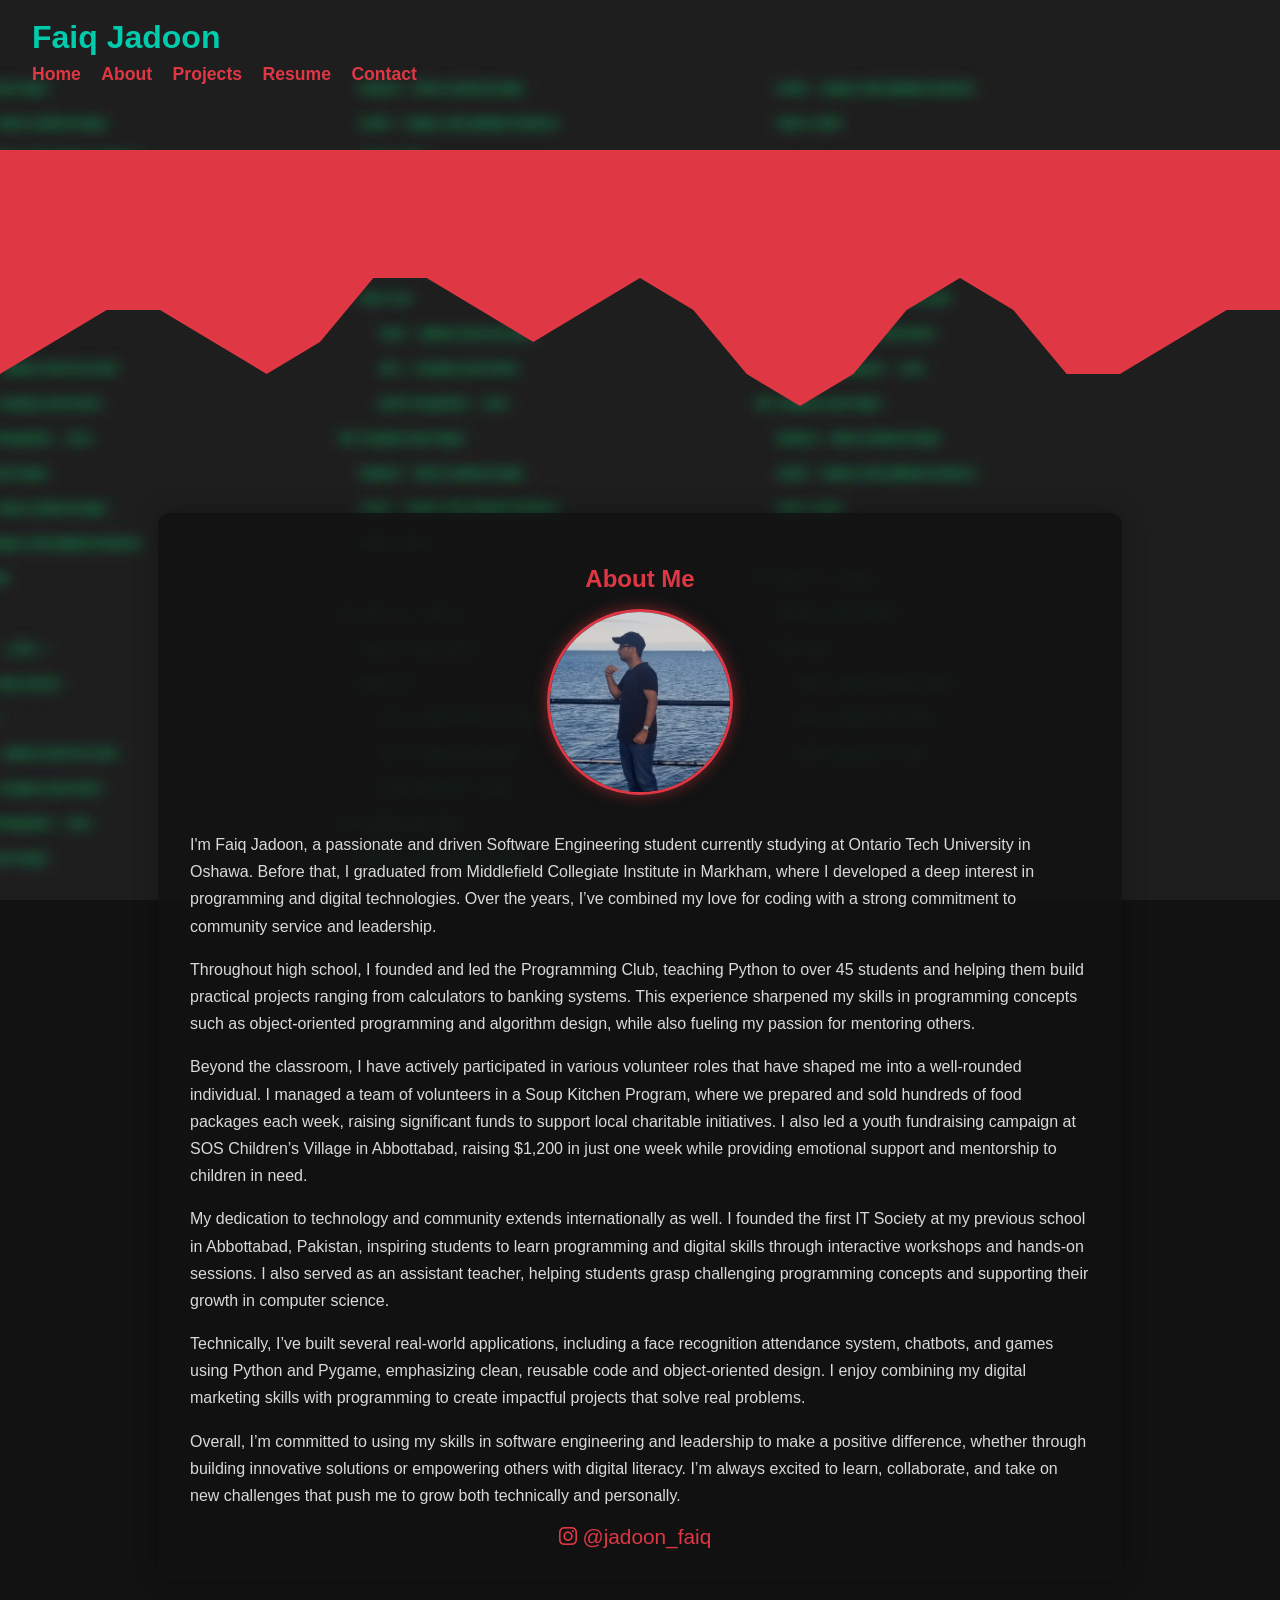
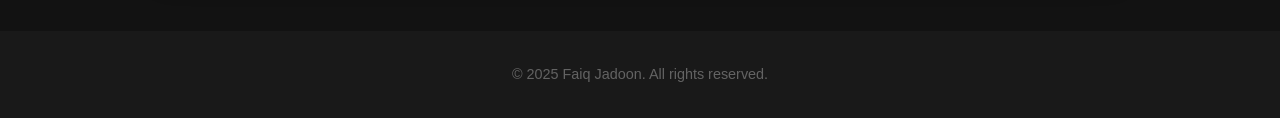
==== about.html @ e1c43348 "Add files via upload" ====
<!DOCTYPE html>
<html lang="en">
<head>
  <meta charset="UTF-8" />
  <meta name="viewport" content="width=device-width, initial-scale=1" />
  <title>About | Faiq Jadoon</title>
  <link rel="stylesheet" href="https://cdnjs.cloudflare.com/ajax/libs/font-awesome/6.4.0/css/all.min.css" />
  <style>
    body {
      margin: 0;
      padding: 0;
      font-family: Arial, sans-serif;
      color: #e0e0e0;
      background-image: url('blurred-code.jpg');
      background-size: cover;
      background-position: center;
      background-attachment: fixed;
      background-repeat: no-repeat;
      background-color: #121212;
      filter: brightness(0.97);
      position: relative;
      min-height: 100vh;
    }

    .hero-bg {
      position: absolute;
      top: 150px;
      left: 0;
      width: 100%;
      height: 320px;
      overflow: hidden;
      z-index: -1;
    }

    .hero-bg svg {
      display: block;
      width: 100%;
      height: 100%;
    }

    .hero-bg path {
      fill: #e63946 !important;
      fill-opacity: 1 !important;
    }

    header {
      background-color: transparent;
      padding: 1.2rem 2rem 0.5rem 2rem;
      position: relative;
      z-index: 10;
      display: flex;
      flex-direction: column;
    }

    header h1 {
      margin: 0;
      color: #00d1b2; /* Name in blue */
    }

    nav {
      margin-top: 0.5rem;
    }

    nav a {
      color: #e63946; /* Nav links in red */
      text-decoration: none;
      margin-right: 1rem;
      font-weight: bold;
      font-size: 1.1rem;
    }

    nav a:hover {
      text-decoration: underline;
      color: #b02630; /* Darker red on hover */
    }

    .main-content {
      max-width: 900px;
      margin: 420px auto 50px;
      background-color: rgba(18, 18, 18, 0.85);
      backdrop-filter: blur(5px);
      border-radius: 12px;
      padding: 2rem;
      box-shadow: 0 0 25px rgba(0, 0, 0, 0.3);
    }

    h2 {
      color: #e63946; /* Heading in red for style */
      margin-bottom: 1rem;
      text-align: center;
    }

    p {
      line-height: 1.7;
      margin-bottom: 1rem;
    }

    .photo-container {
      text-align: center;
      margin-bottom: 2rem;
    }

    .photo-container img {
      width: 180px;
      height: 180px;
      object-fit: cover;
      border-radius: 50%;
      border: 3px solid #e63946; /* Red border */
      box-shadow: 0 0 15px rgba(230, 57, 70, 0.5); /* Red shadow */
      display: inline-block;
    }

    .social {
      margin-top: 1rem;
      text-align: center;
    }

    .social a {
      color: #e63946; /* Social link in red */
      margin-right: 10px;
      font-size: 1.3rem;
      text-decoration: none;
    }

    .social a:hover {
      color: #b02630;
    }

    footer {
      text-align: center;
      padding: 1rem;
      background-color: #1a1a1a;
      color: #666;
      font-size: 0.9rem;
      position: relative;
      z-index: 10;
    }

    a.button-primary {
      background-color: #e63946;
      color: #121212;
      padding: 0.8rem 1.6rem;
      border-radius: 8px;
      text-decoration: none;
      font-weight: bold;
      display: inline-block;
      margin-top: 1.5rem;
      transition: background-color 0.3s ease;
    }

    a.button-primary:hover {
      background-color: #b02630;
    }
  </style>
</head>
<body>

  <!-- Header -->
  <header>
    <h1>Faiq Jadoon</h1>
    <nav>
      <a href="index.html">Home</a>
      <a href="about.html">About</a>
      <a href="projects.html">Projects</a>
      <a href="resume.html">Resume</a>
      <a href="contact.html">Contact</a>
    </nav>
  </header>

  <!-- Wave background -->
  <div class="hero-bg">
    <svg viewBox="0 0 1440 320" preserveAspectRatio="none">
      <path
        d="M0,224L60,192L120,160L180,160L240,192L300,224L360,192L420,128L480,128L540,160L600,192L660,160L720,128L780,160L840,224L900,256L960,224L1020,160L1080,128L1140,160L1200,224L1260,224L1320,192L1380,160L1440,160L1440,0L0,0Z">
      </path>
    </svg>
  </div>

  <!-- About Section -->
  <main class="main-content">
    <h2>About Me</h2>

    <div class="photo-container">
      <img src="my-photo.jpg" alt="Faiq Jadoon" />
    </div>

    <p>
      I'm Faiq Jadoon, a passionate and driven Software Engineering student currently studying at Ontario Tech University in Oshawa. Before that, I graduated from Middlefield Collegiate Institute in Markham, where I developed a deep interest in programming and digital technologies. Over the years, I’ve combined my love for coding with a strong commitment to community service and leadership.
    </p>
    <p>
      Throughout high school, I founded and led the Programming Club, teaching Python to over 45 students and helping them build practical projects ranging from calculators to banking systems. This experience sharpened my skills in programming concepts such as object-oriented programming and algorithm design, while also fueling my passion for mentoring others.
    </p>
    <p>
      Beyond the classroom, I have actively participated in various volunteer roles that have shaped me into a well-rounded individual. I managed a team of volunteers in a Soup Kitchen Program, where we prepared and sold hundreds of food packages each week, raising significant funds to support local charitable initiatives. I also led a youth fundraising campaign at SOS Children’s Village in Abbottabad, raising $1,200 in just one week while providing emotional support and mentorship to children in need.
    </p>
    <p>
      My dedication to technology and community extends internationally as well. I founded the first IT Society at my previous school in Abbottabad, Pakistan, inspiring students to learn programming and digital skills through interactive workshops and hands-on sessions. I also served as an assistant teacher, helping students grasp challenging programming concepts and supporting their growth in computer science.
    </p>
    <p>
      Technically, I’ve built several real-world applications, including a face recognition attendance system, chatbots, and games using Python and Pygame, emphasizing clean, reusable code and object-oriented design. I enjoy combining my digital marketing skills with programming to create impactful projects that solve real problems.
    </p>
    <p>
      Overall, I’m committed to using my skills in software engineering and leadership to make a positive difference, whether through building innovative solutions or empowering others with digital literacy. I’m always excited to learn, collaborate, and take on new challenges that push me to grow both technically and personally.
    </p>

    <div class="social">
      <a href="https://instagram.com/jadoon_faiq" target="_blank"><i class="fab fa-instagram"></i> @jadoon_faiq</a>
    </div>
  </main>

  <!-- Footer -->
  <footer>
    <p>© 2025 Faiq Jadoon. All rights reserved.</p>
  </footer>

</body>
</html>
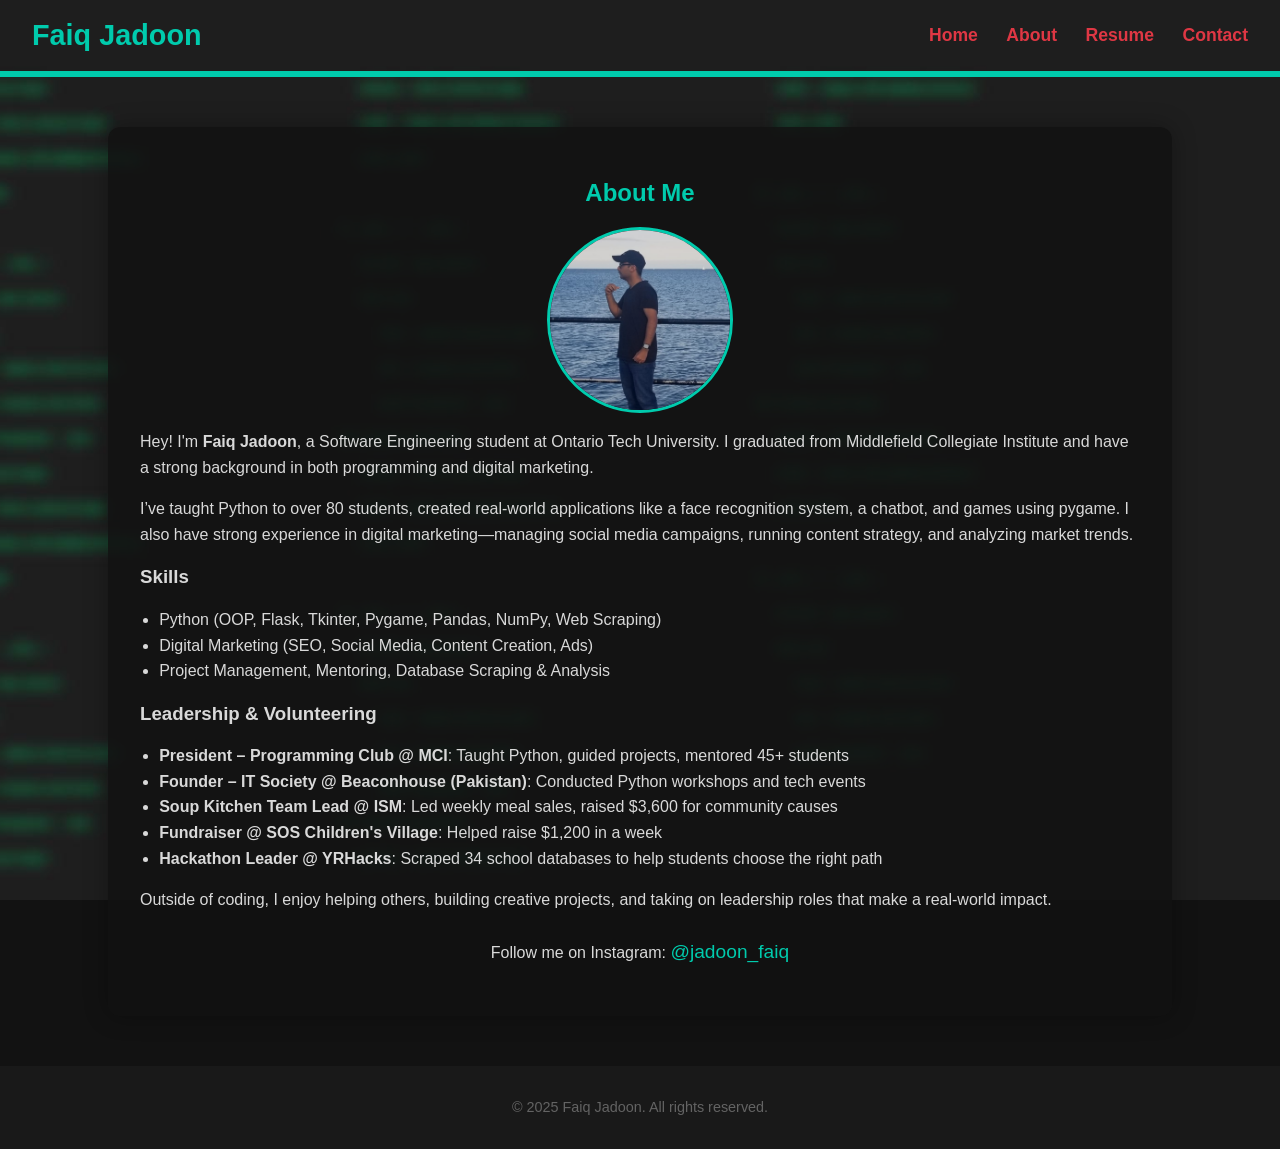
==== commit 26d9c02f: "Add files via upload" ====
--- a/about.html
+++ b/about.html
@@ -10,73 +10,56 @@
       margin: 0;
       padding: 0;
       font-family: Arial, sans-serif;
-      color: #e0e0e0;
       background-image: url('blurred-code.jpg');
       background-size: cover;
       background-position: center;
       background-attachment: fixed;
       background-repeat: no-repeat;
       background-color: #121212;
+      color: #e0e0e0;
       filter: brightness(0.97);
-      position: relative;
       min-height: 100vh;
-    }
-
-    .hero-bg {
-      position: absolute;
-      top: 150px;
-      left: 0;
-      width: 100%;
-      height: 320px;
-      overflow: hidden;
-      z-index: -1;
-    }
-
-    .hero-bg svg {
-      display: block;
-      width: 100%;
-      height: 100%;
-    }
-
-    .hero-bg path {
-      fill: #e63946 !important;
-      fill-opacity: 1 !important;
     }
 
     header {
       background-color: transparent;
-      padding: 1.2rem 2rem 0.5rem 2rem;
+      padding: 1.2rem 2rem;
+      display: flex;
+      align-items: center;
+      justify-content: space-between;
       position: relative;
       z-index: 10;
-      display: flex;
-      flex-direction: column;
     }
 
     header h1 {
       margin: 0;
-      color: #00d1b2; /* Name in blue */
-    }
-
-    nav {
-      margin-top: 0.5rem;
+      color: #00d1b2;
+      font-size: 1.8rem;
     }
 
     nav a {
-      color: #e63946; /* Nav links in red */
+      color: #e63946;
       text-decoration: none;
-      margin-right: 1rem;
+      margin-left: 1.5rem;
       font-weight: bold;
       font-size: 1.1rem;
     }
 
     nav a:hover {
       text-decoration: underline;
-      color: #b02630; /* Darker red on hover */
+    }
+
+    hr.nav-divider {
+      border: none;
+      height: 6px;
+      background-color: #00d1b2;
+      margin: 0;
+      width: 100%;
     }
 
     .main-content {
-      max-width: 900px;
-      margin: 420px auto 50px;
+      max-width: 1000px;
+      margin: 50px auto;
       background-color: rgba(18, 18, 18, 0.85);
       backdrop-filter: blur(5px);
       border-radius: 12px;
@@ -85,45 +68,37 @@
     }
 
     h2 {
-      color: #e63946; /* Heading in red for style */
-      margin-bottom: 1rem;
+      color: #00d1b2;
       text-align: center;
     }
 
-    p {
-      line-height: 1.7;
-      margin-bottom: 1rem;
+    .profile-pic {
+      width: 180px;
+      height: 180px;
+      border-radius: 50%;
+      object-fit: cover;
+      display: block;
+      margin: 1rem auto;
+      border: 3px solid #00d1b2;
     }
 
-    .photo-container {
-      text-align: center;
-      margin-bottom: 2rem;
+    p, ul {
+      line-height: 1.6;
     }
 
-    .photo-container img {
-      width: 180px;
-      height: 180px;
-      object-fit: cover;
-      border-radius: 50%;
-      border: 3px solid #e63946; /* Red border */
-      box-shadow: 0 0 15px rgba(230, 57, 70, 0.5); /* Red shadow */
-      display: inline-block;
+    ul {
+      padding-left: 1.2rem;
     }
 
     .social {
-      margin-top: 1rem;
       text-align: center;
+      margin-top: 1.5rem;
     }
 
     .social a {
-      color: #e63946; /* Social link in red */
-      margin-right: 10px;
-      font-size: 1.3rem;
+      color: #00d1b2;
       text-decoration: none;
-    }
-
-    .social a:hover {
-      color: #b02630;
+      font-size: 1.2rem;
     }
 
     footer {
@@ -132,86 +107,58 @@
       background-color: #1a1a1a;
       color: #666;
       font-size: 0.9rem;
-      position: relative;
-      z-index: 10;
-    }
-
-    a.button-primary {
-      background-color: #e63946;
-      color: #121212;
-      padding: 0.8rem 1.6rem;
-      border-radius: 8px;
-      text-decoration: none;
-      font-weight: bold;
-      display: inline-block;
-      margin-top: 1.5rem;
-      transition: background-color 0.3s ease;
-    }
-
-    a.button-primary:hover {
-      background-color: #b02630;
+      margin-top: 50px;
     }
   </style>
 </head>
 <body>
-
-  <!-- Header -->
   <header>
     <h1>Faiq Jadoon</h1>
     <nav>
       <a href="index.html">Home</a>
       <a href="about.html">About</a>
-      <a href="projects.html">Projects</a>
+      <!-- <a href="projects.html">Projects</a> -->
       <a href="resume.html">Resume</a>
       <a href="contact.html">Contact</a>
     </nav>
   </header>
+  <hr class="nav-divider" />
 
-  <!-- Wave background -->
-  <div class="hero-bg">
-    <svg viewBox="0 0 1440 320" preserveAspectRatio="none">
-      <path
-        d="M0,224L60,192L120,160L180,160L240,192L300,224L360,192L420,128L480,128L540,160L600,192L660,160L720,128L780,160L840,224L900,256L960,224L1020,160L1080,128L1140,160L1200,224L1260,224L1320,192L1380,160L1440,160L1440,0L0,0Z">
-      </path>
-    </svg>
-  </div>
-
-  <!-- About Section -->
   <main class="main-content">
     <h2>About Me</h2>
+    <img src="my-photo.jpg" alt="Faiq Jadoon" class="profile-pic" />
 
-    <div class="photo-container">
-      <img src="my-photo.jpg" alt="Faiq Jadoon" />
-    </div>
+    <p>Hey! I'm <strong>Faiq Jadoon</strong>, a Software Engineering student at Ontario Tech University. I graduated from Middlefield Collegiate Institute and have a strong background in both programming and digital marketing.</p>
 
-    <p>
-      I'm Faiq Jadoon, a passionate and driven Software Engineering student currently studying at Ontario Tech University in Oshawa. Before that, I graduated from Middlefield Collegiate Institute in Markham, where I developed a deep interest in programming and digital technologies. Over the years, I’ve combined my love for coding with a strong commitment to community service and leadership.
-    </p>
-    <p>
-      Throughout high school, I founded and led the Programming Club, teaching Python to over 45 students and helping them build practical projects ranging from calculators to banking systems. This experience sharpened my skills in programming concepts such as object-oriented programming and algorithm design, while also fueling my passion for mentoring others.
-    </p>
-    <p>
-      Beyond the classroom, I have actively participated in various volunteer roles that have shaped me into a well-rounded individual. I managed a team of volunteers in a Soup Kitchen Program, where we prepared and sold hundreds of food packages each week, raising significant funds to support local charitable initiatives. I also led a youth fundraising campaign at SOS Children’s Village in Abbottabad, raising $1,200 in just one week while providing emotional support and mentorship to children in need.
-    </p>
-    <p>
-      My dedication to technology and community extends internationally as well. I founded the first IT Society at my previous school in Abbottabad, Pakistan, inspiring students to learn programming and digital skills through interactive workshops and hands-on sessions. I also served as an assistant teacher, helping students grasp challenging programming concepts and supporting their growth in computer science.
-    </p>
-    <p>
-      Technically, I’ve built several real-world applications, including a face recognition attendance system, chatbots, and games using Python and Pygame, emphasizing clean, reusable code and object-oriented design. I enjoy combining my digital marketing skills with programming to create impactful projects that solve real problems.
-    </p>
-    <p>
-      Overall, I’m committed to using my skills in software engineering and leadership to make a positive difference, whether through building innovative solutions or empowering others with digital literacy. I’m always excited to learn, collaborate, and take on new challenges that push me to grow both technically and personally.
-    </p>
+    <p>I’ve taught Python to over 80 students, created real-world applications like a face recognition system, a chatbot, and games using pygame. I also have strong experience in digital marketing—managing social media campaigns, running content strategy, and analyzing market trends.</p>
+
+    <h3>Skills</h3>
+    <ul>
+      <li>Python (OOP, Flask, Tkinter, Pygame, Pandas, NumPy, Web Scraping)</li>
+      <li>Digital Marketing (SEO, Social Media, Content Creation, Ads)</li>
+      <li>Project Management, Mentoring, Database Scraping & Analysis</li>
+    </ul>
+
+    <h3>Leadership & Volunteering</h3>
+    <ul>
+      <li><strong>President – Programming Club @ MCI</strong>: Taught Python, guided projects, mentored 45+ students</li>
+      <li><strong>Founder – IT Society @ Beaconhouse (Pakistan)</strong>: Conducted Python workshops and tech events</li>
+      <li><strong>Soup Kitchen Team Lead @ ISM</strong>: Led weekly meal sales, raised $3,600 for community causes</li>
+      <li><strong>Fundraiser @ SOS Children's Village</strong>: Helped raise $1,200 in a week</li>
+      <li><strong>Hackathon Leader @ YRHacks</strong>: Scraped 34 school databases to help students choose the right path</li>
+    </ul>
+
+    <p>Outside of coding, I enjoy helping others, building creative projects, and taking on leadership roles that make a real-world impact.</p>
 
     <div class="social">
-      <a href="https://instagram.com/jadoon_faiq" target="_blank"><i class="fab fa-instagram"></i> @jadoon_faiq</a>
+      <p>Follow me on Instagram:  
+        <a href="https://instagram.com/jadoon_faiq" target="_blank">@jadoon_faiq</a>
+      </p>
     </div>
   </main>
 
-  <!-- Footer -->
   <footer>
     <p>© 2025 Faiq Jadoon. All rights reserved.</p>
   </footer>
-
 </body>
 </html>
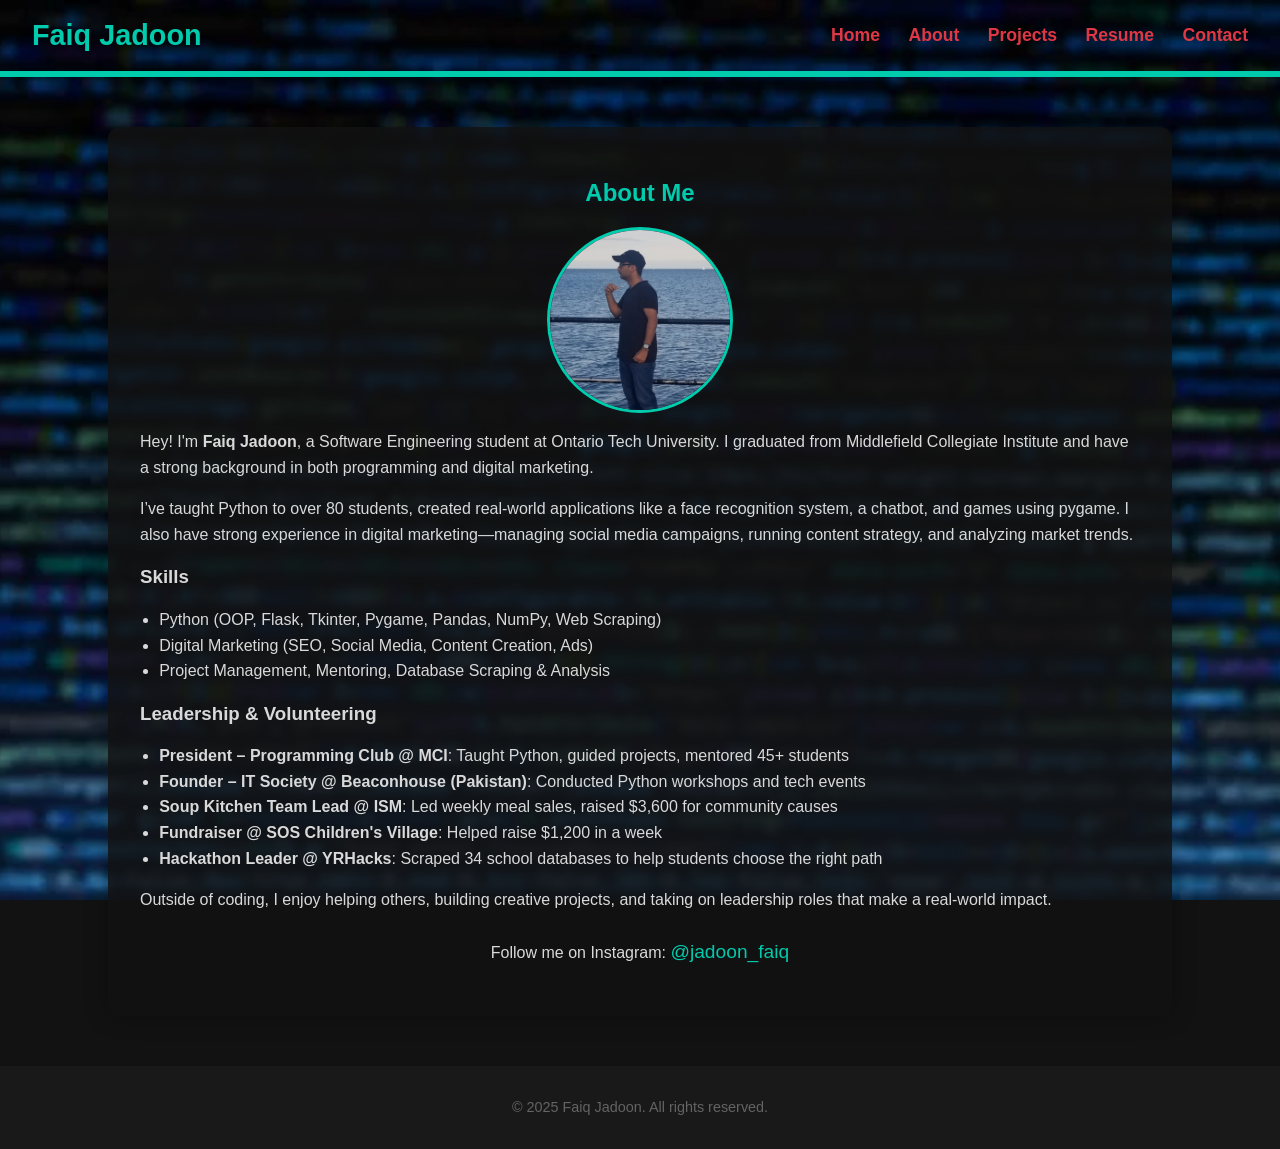
==== commit 6d1c5b74: "Add files via upload" ====
--- a/about.html
+++ b/about.html
@@ -1,3 +1,4 @@
+
 <!DOCTYPE html>
 <html lang="en">
 <head>
@@ -117,7 +118,7 @@
     <nav>
       <a href="index.html">Home</a>
       <a href="about.html">About</a>
-      <!-- <a href="projects.html">Projects</a> -->
+      <a href="projects.html">Projects</a>
       <a href="resume.html">Resume</a>
       <a href="contact.html">Contact</a>
     </nav>
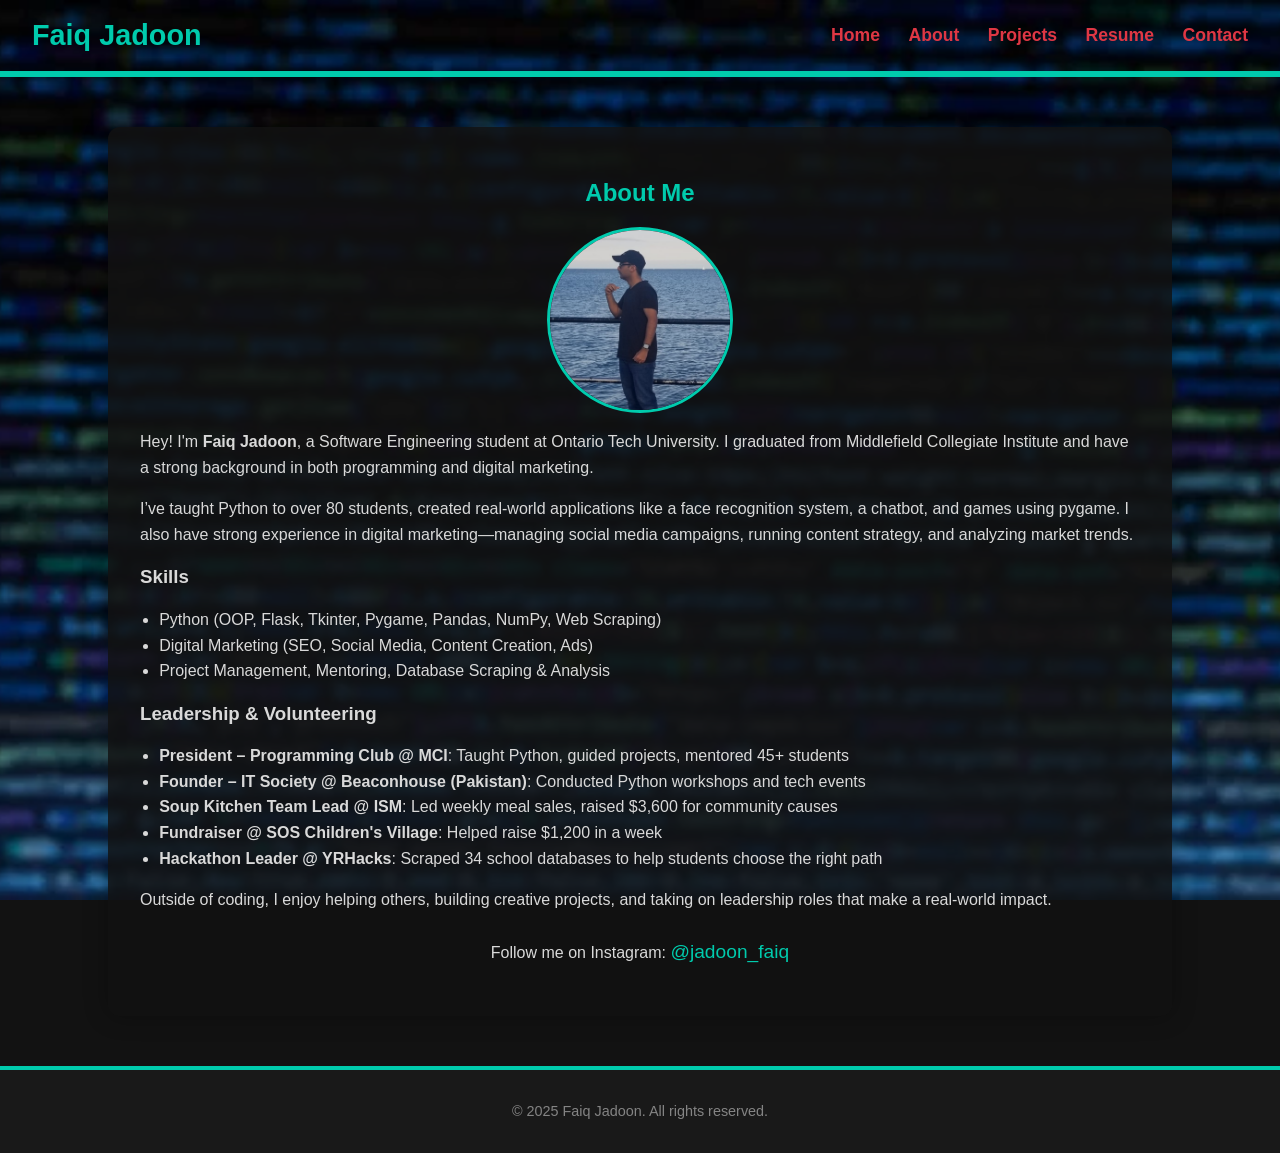
==== commit f2540bb0: "Add files via upload" ====
--- a/about.html
+++ b/about.html
@@ -5,7 +5,9 @@
   <meta charset="UTF-8" />
   <meta name="viewport" content="width=device-width, initial-scale=1" />
   <title>About | Faiq Jadoon</title>
-  <link rel="stylesheet" href="https://cdnjs.cloudflare.com/ajax/libs/font-awesome/6.4.0/css/all.min.css" />
+ <link rel="stylesheet" href="https://cdnjs.cloudflare.com/ajax/libs/font-awesome/6.4.0/css/all.min.css" />
+  <link rel="icon" type="image/png" href="logo.png">
+  <link href="https://fonts.googleapis.com/css2?family=Poppins:wght@400;600&display=swap" rel="stylesheet">
   <style>
     body {
       margin: 0;
@@ -103,12 +105,14 @@
     }
 
     footer {
-      text-align: center;
+     text-align: center;
       padding: 1rem;
       background-color: #1a1a1a;
-      color: #666;
+      color: #888;
       font-size: 0.9rem;
-      margin-top: 50px;
+      position: relative;
+      z-index: 10;
+      border-top: 4px solid #00d1b2;
     }
   </style>
 </head>
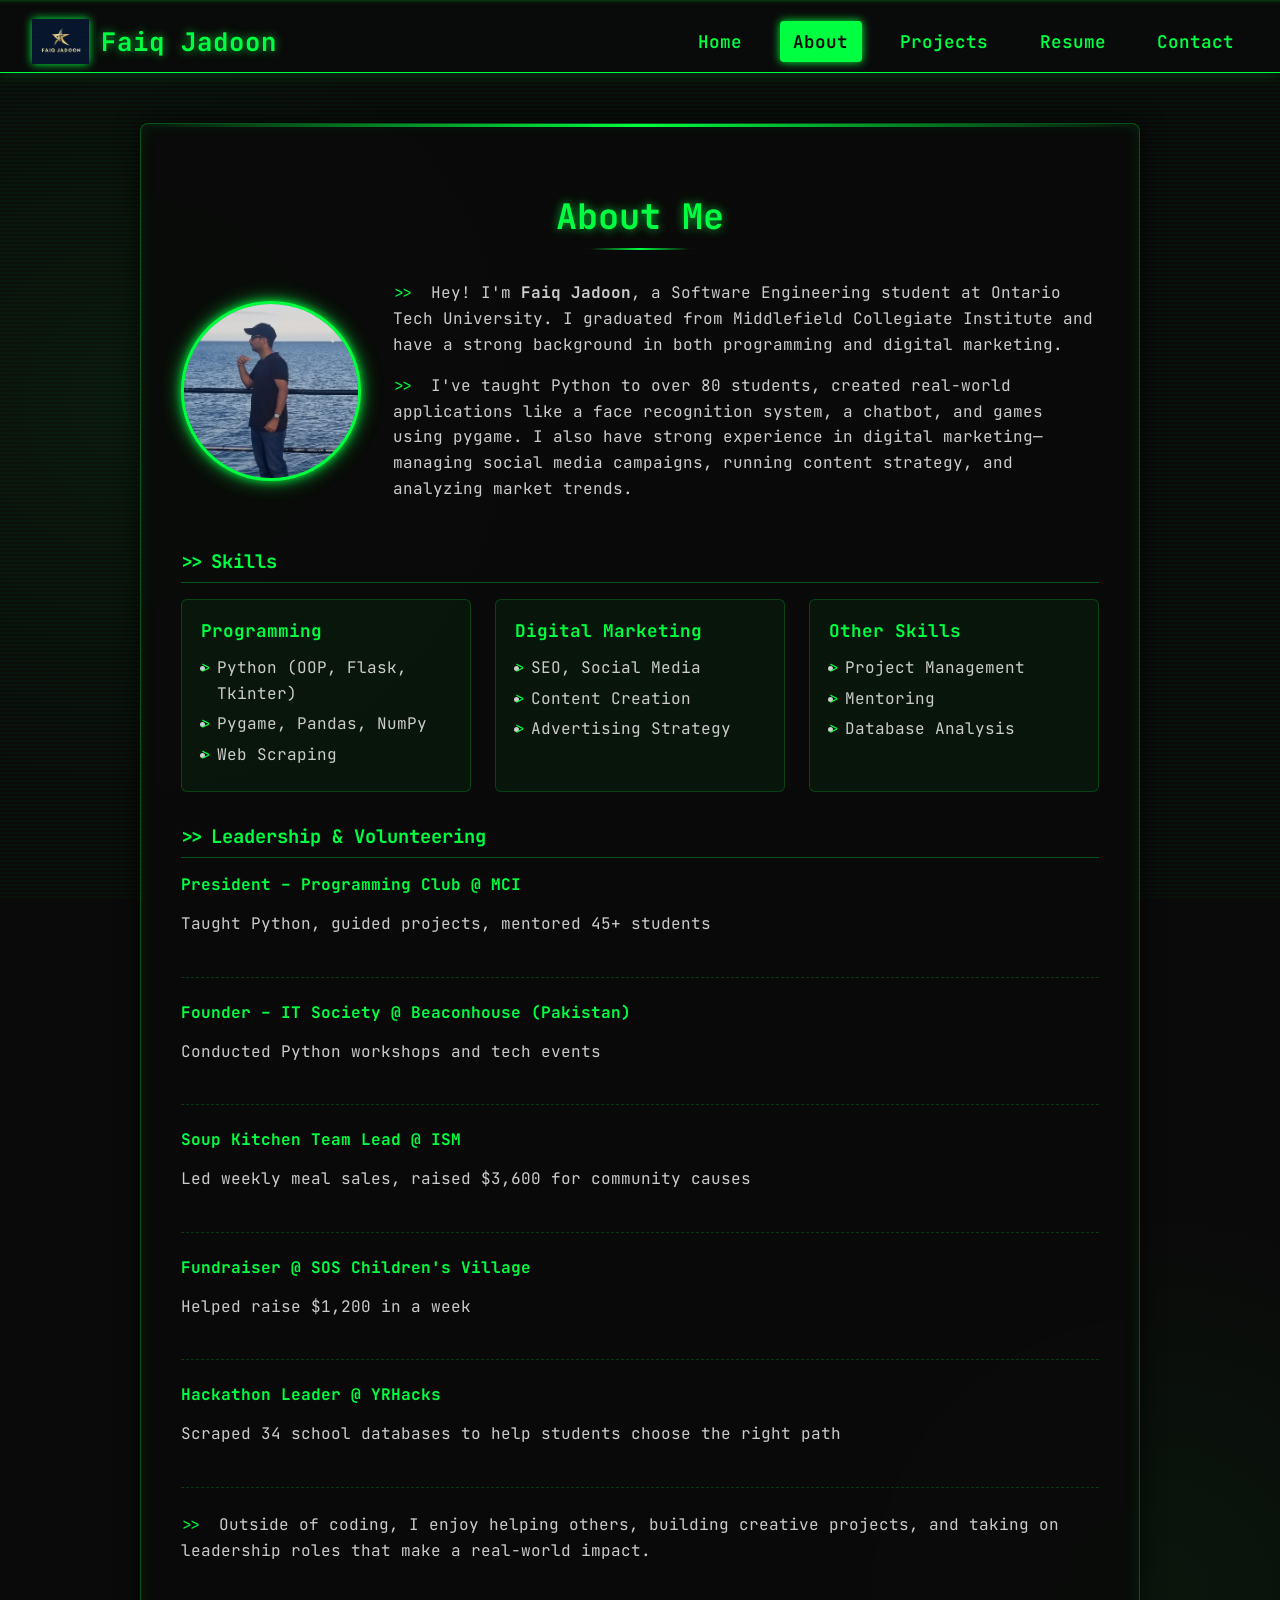
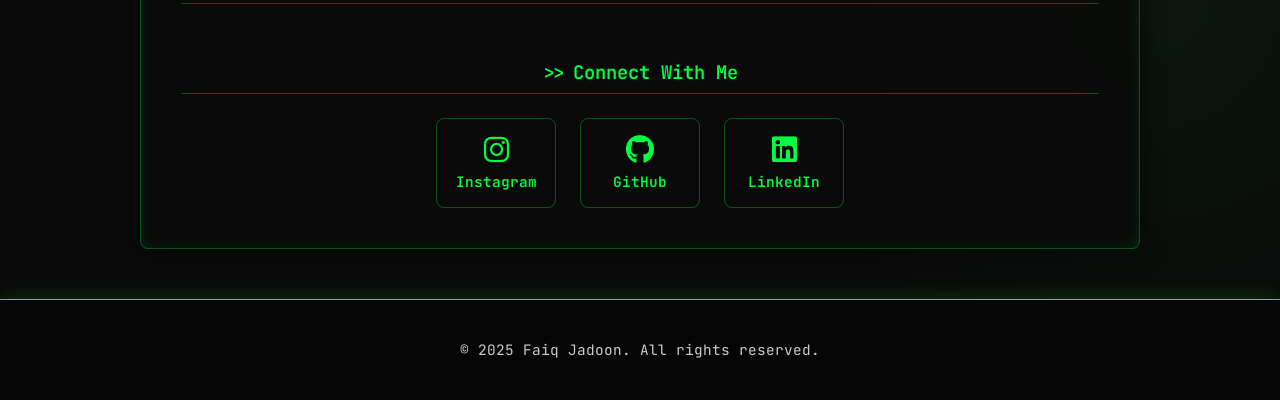
==== commit f2ac2394: "Add files via upload" ====
--- a/about.html
+++ b/about.html
@@ -1,164 +1,581 @@
-
 <!DOCTYPE html>
 <html lang="en">
 <head>
   <meta charset="UTF-8" />
   <meta name="viewport" content="width=device-width, initial-scale=1" />
   <title>About | Faiq Jadoon</title>
- <link rel="stylesheet" href="https://cdnjs.cloudflare.com/ajax/libs/font-awesome/6.4.0/css/all.min.css" />
+  <link rel="stylesheet" href="https://cdnjs.cloudflare.com/ajax/libs/font-awesome/6.4.0/css/all.min.css" />
   <link rel="icon" type="image/png" href="logo.png">
-  <link href="https://fonts.googleapis.com/css2?family=Poppins:wght@400;600&display=swap" rel="stylesheet">
+  <link href="https://fonts.googleapis.com/css2?family=JetBrains+Mono:wght@400;600&family=Poppins:wght@400;600&display=swap" rel="stylesheet">
   <style>
+    :root {
+      --hacker-green: #00ff41;
+      --hacker-dark: #0a0a0a;
+      --hacker-darker: #050505;
+      --hacker-gray: #1a1a1a;
+      --accent-red: #e63946;
+    }
+    
+    * {
+      box-sizing: border-box;
+    }
+    
     body {
       margin: 0;
       padding: 0;
-      font-family: Arial, sans-serif;
-      background-image: url('blurred-code.jpg');
-      background-size: cover;
-      background-position: center;
-      background-attachment: fixed;
-      background-repeat: no-repeat;
-      background-color: #121212;
-      color: #e0e0e0;
-      filter: brightness(0.97);
+      font-family: 'JetBrains Mono', monospace;
+      color: var(--hacker-green);
+      background-color: var(--hacker-dark);
+      background-image: 
+        radial-gradient(circle at 10% 20%, rgba(0, 255, 65, 0.05) 0%, transparent 20%),
+        radial-gradient(circle at 90% 80%, rgba(0, 255, 65, 0.05) 0%, transparent 20%);
       min-height: 100vh;
-    }
-
+      position: relative;
+      overflow-x: hidden;
+    }
+    
+    body::before {
+      content: "";
+      position: fixed;
+      top: 0;
+      left: 0;
+      width: 100%;
+      height: 100%;
+      background: 
+        repeating-linear-gradient(
+          0deg,
+          transparent,
+          transparent 2px,
+          rgba(0, 255, 65, 0.03) 2px,
+          rgba(0, 255, 65, 0.03) 4px
+        );
+      pointer-events: none;
+      z-index: -1;
+    }
+    
+    .scanline {
+      position: fixed;
+      top: 0;
+      left: 0;
+      width: 100%;
+      height: 5px;
+      background: linear-gradient(
+        to bottom,
+        rgba(0, 255, 65, 0.2),
+        rgba(0, 255, 65, 0.05),
+        transparent
+      );
+      animation: scan 8s linear infinite;
+      pointer-events: none;
+      z-index: 999;
+    }
+    
+    @keyframes scan {
+      0% {
+        top: 0%;
+      }
+      100% {
+        top: 100%;
+      }
+    }
+    
     header {
-      background-color: transparent;
-      padding: 1.2rem 2rem;
+      background-color: rgba(10, 10, 10, 0.9);
+      padding: 1.2rem 2rem 0.5rem 2rem;
+      display: flex;
+      justify-content: space-between;
+      align-items: center;
+      border-bottom: 1px solid var(--hacker-green);
+      box-shadow: 0 0 15px rgba(0, 255, 65, 0.2);
+      position: sticky;
+      top: 0;
+      z-index: 100;
+    }
+    
+    .logo-container {
       display: flex;
       align-items: center;
-      justify-content: space-between;
-      position: relative;
-      z-index: 10;
-    }
-
-    header h1 {
+    }
+    
+    .logo-container img {
+      height: 45px;
+      margin-right: 12px;
+      filter: drop-shadow(0 0 5px var(--hacker-green));
+    }
+    
+    .logo-container h1 {
       margin: 0;
-      color: #00d1b2;
-      font-size: 1.8rem;
-    }
-
+      color: var(--hacker-green);
+      font-size: 1.6rem;
+      text-shadow: 0 0 10px rgba(0, 255, 65, 0.7);
+      letter-spacing: 1px;
+    }
+    
+    nav {
+      display: flex;
+      gap: 1.5rem;
+    }
+    
     nav a {
-      color: #e63946;
+      color: var(--hacker-green);
       text-decoration: none;
-      margin-left: 1.5rem;
-      font-weight: bold;
+      font-weight: 600;
       font-size: 1.1rem;
-    }
-
+      padding: 0.5rem 0.8rem;
+      border: 1px solid transparent;
+      border-radius: 4px;
+      transition: all 0.3s ease;
+      position: relative;
+      overflow: hidden;
+    }
+    
+    nav a::before {
+      content: "";
+      position: absolute;
+      top: 0;
+      left: -100%;
+      width: 100%;
+      height: 100%;
+      background: linear-gradient(
+        90deg,
+        transparent,
+        rgba(0, 255, 65, 0.2),
+        transparent
+      );
+      transition: left 0.5s;
+    }
+    
+    nav a:hover::before {
+      left: 100%;
+    }
+    
     nav a:hover {
-      text-decoration: underline;
-    }
-
-    hr.nav-divider {
-      border: none;
-      height: 6px;
-      background-color: #00d1b2;
-      margin: 0;
-      width: 100%;
-    }
-
+      color: var(--hacker-dark);
+      background-color: var(--hacker-green);
+      box-shadow: 0 0 15px var(--hacker-green);
+      text-shadow: 0 0 5px rgba(0, 0, 0, 0.8);
+    }
+    
+    .nav-active {
+      color: var(--hacker-dark);
+      background-color: var(--hacker-green);
+      box-shadow: 0 0 10px var(--hacker-green);
+    }
+    
     .main-content {
       max-width: 1000px;
       margin: 50px auto;
-      background-color: rgba(18, 18, 18, 0.85);
+      background-color: rgba(10, 10, 10, 0.85);
       backdrop-filter: blur(5px);
-      border-radius: 12px;
-      padding: 2rem;
-      box-shadow: 0 0 25px rgba(0, 0, 0, 0.3);
-    }
-
+      border-radius: 8px;
+      padding: 2.5rem;
+      box-shadow: 
+        0 0 25px rgba(0, 0, 0, 0.7),
+        inset 0 0 15px rgba(0, 255, 65, 0.1);
+      border: 1px solid rgba(0, 255, 65, 0.3);
+      position: relative;
+      overflow: hidden;
+    }
+    
+    .main-content::before {
+      content: "";
+      position: absolute;
+      top: 0;
+      left: 0;
+      width: 100%;
+      height: 3px;
+      background: linear-gradient(90deg, transparent, var(--hacker-green), transparent);
+      animation: glow 3s infinite;
+    }
+    
+    @keyframes glow {
+      0%, 100% {
+        opacity: 0.3;
+      }
+      50% {
+        opacity: 1;
+      }
+    }
+    
     h2 {
-      color: #00d1b2;
+      color: var(--hacker-green);
       text-align: center;
-    }
-
+      font-size: 2.2rem;
+      margin-bottom: 1.5rem;
+      text-shadow: 0 0 10px rgba(0, 255, 65, 0.7);
+      position: relative;
+    }
+    
+    h2::after {
+      content: "";
+      position: absolute;
+      bottom: -10px;
+      left: 50%;
+      transform: translateX(-50%);
+      width: 100px;
+      height: 2px;
+      background: linear-gradient(90deg, transparent, var(--hacker-green), transparent);
+    }
+    
+    h3 {
+      color: var(--hacker-green);
+      margin-top: 2rem;
+      margin-bottom: 1rem;
+      padding-bottom: 0.5rem;
+      border-bottom: 1px solid rgba(0, 255, 65, 0.3);
+      position: relative;
+    }
+    
+    h3::before {
+      content: ">>";
+      color: var(--hacker-green);
+      margin-right: 0.5rem;
+    }
+    
+    .profile-section {
+      display: flex;
+      align-items: center;
+      gap: 2rem;
+      margin-bottom: 2rem;
+      flex-wrap: wrap;
+    }
+    
     .profile-pic {
       width: 180px;
       height: 180px;
       border-radius: 50%;
       object-fit: cover;
-      display: block;
-      margin: 1rem auto;
-      border: 3px solid #00d1b2;
-    }
-
+      border: 3px solid var(--hacker-green);
+      box-shadow: 0 0 20px rgba(0, 255, 65, 0.3);
+      filter: drop-shadow(0 0 5px var(--hacker-green));
+      transition: transform 0.3s ease, box-shadow 0.3s ease;
+    }
+    
+    .profile-pic:hover {
+      transform: scale(1.05);
+      box-shadow: 0 0 30px rgba(0, 255, 65, 0.5);
+    }
+    
+    .profile-text {
+      flex: 1;
+      min-width: 300px;
+    }
+    
+    .terminal-prompt {
+      color: var(--hacker-green);
+      margin-right: 0.5rem;
+    }
+    
     p, ul {
       line-height: 1.6;
-    }
-
+      color: #ccc;
+    }
+    
     ul {
       padding-left: 1.2rem;
     }
-
-    .social {
+    
+    li {
+      margin-bottom: 0.5rem;
+      position: relative;
+    }
+    
+    li::before {
+      content: ">";
+      color: var(--hacker-green);
+      position: absolute;
+      left: -1rem;
+    }
+    
+    .skills-grid {
+      display: grid;
+      grid-template-columns: repeat(auto-fit, minmax(250px, 1fr));
+      gap: 1.5rem;
+      margin-top: 1rem;
+    }
+    
+    .skill-category {
+      background-color: rgba(0, 255, 65, 0.05);
+      padding: 1.2rem;
+      border-radius: 6px;
+      border: 1px solid rgba(0, 255, 65, 0.2);
+    }
+    
+    .skill-category h4 {
+      color: var(--hacker-green);
+      margin-top: 0;
+      margin-bottom: 0.8rem;
+      font-size: 1.1rem;
+    }
+    
+    .skill-category ul {
+      padding-left: 1rem;
+      margin: 0;
+    }
+    
+    .skill-category li {
+      margin-bottom: 0.3rem;
+    }
+    
+    .leadership-item {
+      margin-bottom: 1.5rem;
+      padding-bottom: 1.5rem;
+      border-bottom: 1px dashed rgba(0, 255, 65, 0.2);
+    }
+    
+    .leadership-item:last-child {
+      border-bottom: none;
+    }
+    
+    .item-title {
+      font-weight: bold;
+      color: var(--hacker-green);
+      margin-bottom: 0.3rem;
+    }
+    
+    .item-description {
+      color: #ccc;
+    }
+    
+    .social-section {
+      margin-top: 2.5rem;
+      padding-top: 1.5rem;
+      border-top: 1px solid rgba(0, 255, 65, 0.3);
       text-align: center;
-      margin-top: 1.5rem;
-    }
-
-    .social a {
-      color: #00d1b2;
+    }
+    
+    .social-title {
+      margin-bottom: 1.5rem;
+      color: var(--hacker-green);
+      font-weight: 600;
+    }
+    
+    .social-links {
+      display: flex;
+      justify-content: center;
+      gap: 1.5rem;
+      flex-wrap: wrap;
+    }
+    
+    .social-link {
+      display: flex;
+      flex-direction: column;
+      align-items: center;
       text-decoration: none;
-      font-size: 1.2rem;
-    }
-
+      color: var(--hacker-green);
+      transition: all 0.3s ease;
+      padding: 1rem;
+      border-radius: 8px;
+      border: 1px solid rgba(0, 255, 65, 0.3);
+      width: 120px;
+    }
+    
+    .social-link:hover {
+      transform: translateY(-5px);
+      box-shadow: 0 5px 15px rgba(0, 255, 65, 0.3);
+      background-color: rgba(0, 255, 65, 0.1);
+    }
+    
+    .social-link i {
+      font-size: 1.8rem;
+      margin-bottom: 0.5rem;
+    }
+    
+    .social-link span {
+      font-size: 0.9rem;
+      font-weight: 600;
+    }
+    
     footer {
-     text-align: center;
-      padding: 1rem;
-      background-color: #1a1a1a;
-      color: #888;
+      text-align: center;
+      padding: 1.5rem;
+      background-color: var(--hacker-darker);
+      color: var(--hacker-green);
       font-size: 0.9rem;
       position: relative;
       z-index: 10;
-      border-top: 4px solid #00d1b2;
+      border-top: 1px solid var(--hacker-green);
+      box-shadow: 0 -5px 15px rgba(0, 255, 65, 0.1);
+    }
+    
+    /* Responsive Design */
+    @media (max-width: 768px) {
+      header {
+        padding: 1rem;
+        flex-direction: column;
+        gap: 1rem;
+      }
+      
+      nav {
+        width: 100%;
+        justify-content: center;
+        flex-wrap: wrap;
+      }
+      
+      .main-content {
+        margin: 30px 15px;
+        padding: 1.5rem;
+      }
+      
+      h2 {
+        font-size: 1.8rem;
+      }
+      
+      .profile-section {
+        flex-direction: column;
+        text-align: center;
+      }
+      
+      .skills-grid {
+        grid-template-columns: 1fr;
+      }
+      
+      .social-links {
+        gap: 1rem;
+      }
+      
+      .social-link {
+        width: 100px;
+        padding: 0.8rem;
+      }
+    }
+    
+    @media (max-width: 480px) {
+      .logo-container h1 {
+        font-size: 1.3rem;
+      }
+      
+      nav a {
+        font-size: 0.9rem;
+        padding: 0.4rem 0.6rem;
+      }
+      
+      .main-content {
+        padding: 1rem;
+      }
+      
+      h2 {
+        font-size: 1.5rem;
+      }
+      
+      .profile-pic {
+        width: 150px;
+        height: 150px;
+      }
+      
+      .social-link {
+        width: 90px;
+      }
+      
+      .social-link i {
+        font-size: 1.5rem;
+      }
     }
   </style>
 </head>
 <body>
+  <div class="scanline"></div>
+  
   <header>
-    <h1>Faiq Jadoon</h1>
+    <div class="logo-container">
+      <img src="logo.png" alt="Logo">
+      <h1>Faiq Jadoon</h1>
+    </div>
     <nav>
       <a href="index.html">Home</a>
-      <a href="about.html">About</a>
+      <a href="about.html" class="nav-active">About</a>
       <a href="projects.html">Projects</a>
       <a href="resume.html">Resume</a>
       <a href="contact.html">Contact</a>
     </nav>
   </header>
-  <hr class="nav-divider" />
 
   <main class="main-content">
     <h2>About Me</h2>
-    <img src="my-photo.jpg" alt="Faiq Jadoon" class="profile-pic" />
-
-    <p>Hey! I'm <strong>Faiq Jadoon</strong>, a Software Engineering student at Ontario Tech University. I graduated from Middlefield Collegiate Institute and have a strong background in both programming and digital marketing.</p>
-
-    <p>I’ve taught Python to over 80 students, created real-world applications like a face recognition system, a chatbot, and games using pygame. I also have strong experience in digital marketing—managing social media campaigns, running content strategy, and analyzing market trends.</p>
+    
+    <div class="profile-section">
+      <img src="my-photo.jpg" alt="Faiq Jadoon" class="profile-pic" />
+      <div class="profile-text">
+        <p><span class="terminal-prompt">>></span> Hey! I'm <strong>Faiq Jadoon</strong>, a Software Engineering student at Ontario Tech University. I graduated from Middlefield Collegiate Institute and have a strong background in both programming and digital marketing.</p>
+        
+        <p><span class="terminal-prompt">>></span> I've taught Python to over 80 students, created real-world applications like a face recognition system, a chatbot, and games using pygame. I also have strong experience in digital marketing—managing social media campaigns, running content strategy, and analyzing market trends.</p>
+      </div>
+    </div>
 
     <h3>Skills</h3>
-    <ul>
-      <li>Python (OOP, Flask, Tkinter, Pygame, Pandas, NumPy, Web Scraping)</li>
-      <li>Digital Marketing (SEO, Social Media, Content Creation, Ads)</li>
-      <li>Project Management, Mentoring, Database Scraping & Analysis</li>
-    </ul>
+    <div class="skills-grid">
+      <div class="skill-category">
+        <h4>Programming</h4>
+        <ul>
+          <li>Python (OOP, Flask, Tkinter)</li>
+          <li>Pygame, Pandas, NumPy</li>
+          <li>Web Scraping</li>
+        </ul>
+      </div>
+      
+      <div class="skill-category">
+        <h4>Digital Marketing</h4>
+        <ul>
+          <li>SEO, Social Media</li>
+          <li>Content Creation</li>
+          <li>Advertising Strategy</li>
+        </ul>
+      </div>
+      
+      <div class="skill-category">
+        <h4>Other Skills</h4>
+        <ul>
+          <li>Project Management</li>
+          <li>Mentoring</li>
+          <li>Database Analysis</li>
+        </ul>
+      </div>
+    </div>
 
     <h3>Leadership & Volunteering</h3>
-    <ul>
-      <li><strong>President – Programming Club @ MCI</strong>: Taught Python, guided projects, mentored 45+ students</li>
-      <li><strong>Founder – IT Society @ Beaconhouse (Pakistan)</strong>: Conducted Python workshops and tech events</li>
-      <li><strong>Soup Kitchen Team Lead @ ISM</strong>: Led weekly meal sales, raised $3,600 for community causes</li>
-      <li><strong>Fundraiser @ SOS Children's Village</strong>: Helped raise $1,200 in a week</li>
-      <li><strong>Hackathon Leader @ YRHacks</strong>: Scraped 34 school databases to help students choose the right path</li>
-    </ul>
+    <div class="leadership-item">
+      <div class="item-title">President – Programming Club @ MCI</div>
+      <p class="item-description">Taught Python, guided projects, mentored 45+ students</p>
+    </div>
+    
+    <div class="leadership-item">
+      <div class="item-title">Founder – IT Society @ Beaconhouse (Pakistan)</div>
+      <p class="item-description">Conducted Python workshops and tech events</p>
+    </div>
+    
+    <div class="leadership-item">
+      <div class="item-title">Soup Kitchen Team Lead @ ISM</div>
+      <p class="item-description">Led weekly meal sales, raised $3,600 for community causes</p>
+    </div>
+    
+    <div class="leadership-item">
+      <div class="item-title">Fundraiser @ SOS Children's Village</div>
+      <p class="item-description">Helped raise $1,200 in a week</p>
+    </div>
+    
+    <div class="leadership-item">
+      <div class="item-title">Hackathon Leader @ YRHacks</div>
+      <p class="item-description">Scraped 34 school databases to help students choose the right path</p>
+    </div>
 
-    <p>Outside of coding, I enjoy helping others, building creative projects, and taking on leadership roles that make a real-world impact.</p>
+    <p><span class="terminal-prompt">>></span> Outside of coding, I enjoy helping others, building creative projects, and taking on leadership roles that make a real-world impact.</p>
 
-    <div class="social">
-      <p>Follow me on Instagram:  
-        <a href="https://instagram.com/jadoon_faiq" target="_blank">@jadoon_faiq</a>
-      </p>
+    <div class="social-section">
+      <h3 class="social-title">Connect With Me</h3>
+      <div class="social-links">
+        <a href="https://instagram.com/jadoon_faiq" class="social-link" target="_blank">
+          <i class="fab fa-instagram"></i>
+          <span>Instagram</span>
+        </a>
+        <a href="https://github.com/faiqjadoon26" class="social-link" target="_blank">
+          <i class="fab fa-github"></i>
+          <span>GitHub</span>
+        </a>
+        <a href="https://www.linkedin.com/in/faiq-jadoon-079983343/" class="social-link" target="_blank">
+          <i class="fab fa-linkedin"></i>
+          <span>LinkedIn</span>
+        </a>
+      </div>
     </div>
   </main>
 
@@ -166,4 +583,4 @@
     <p>© 2025 Faiq Jadoon. All rights reserved.</p>
   </footer>
 </body>
-</html>
+</html>
